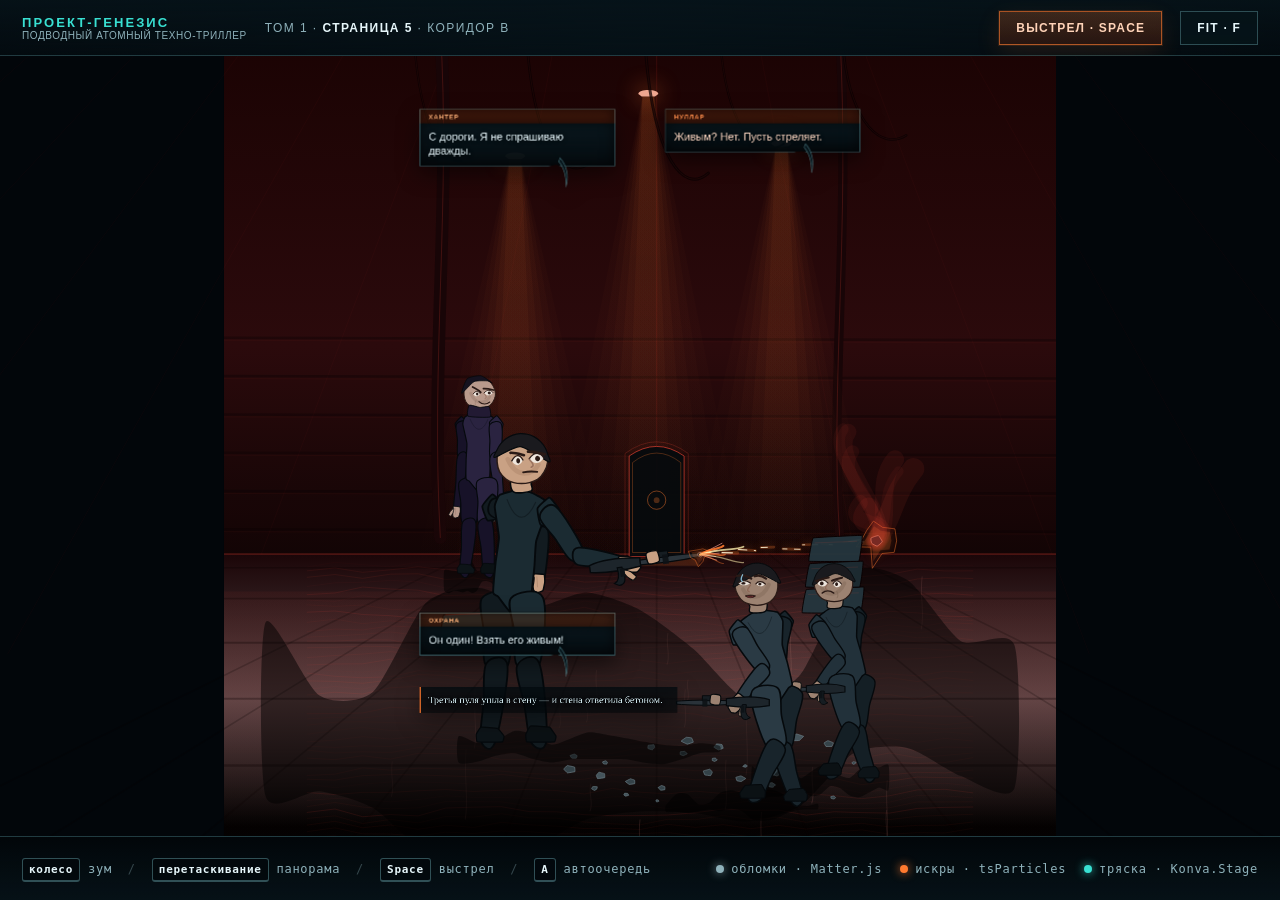
==== cine.html @ 9d948963 "Кино-страница «Проект-Генезис»: Том 1, Страница 5 + сценарий на 12 томов - cine.html / cine.css: чит" ====
<!doctype html>
<html lang="ru">
<head>
<meta charset="utf-8">
<meta name="viewport" content="width=device-width, initial-scale=1">
<title>ПРОЕКТ-ГЕНЕЗИС · Том 1, Страница 5 — перестрелка в коридоре B</title>
<meta name="description" content="Кинематографичный комикс на Konva.js: люди нарисованы кривыми Безье, обломки — на Matter.js, искры — на tsParticles, тряска экрана.">
<link rel="stylesheet" href="cine.css">
</head>
<body>
<div class="app">

  <header class="top">
    <div class="brand">ПРОЕКТ-ГЕНЕЗИС<small>подводный атомный техно-триллер</small></div>
    <div class="chapter">Том 1 · <b>Страница 5</b> · Коридор B</div>
    <div class="spacer"></div>
    <button class="btn btn--fire" id="btn-fire" type="button">Выстрел · Space</button>
    <button class="btn" id="btn-fit" type="button">FIT · F</button>
  </header>

  <main id="stage-wrap">
    <div id="stage"></div>
    <canvas id="physics" aria-hidden="true"></canvas>
    <div id="particles" aria-hidden="true"></div>
    <div id="text-layer"></div>
  </main>

  <footer class="dock">
    <span><kbd>колесо</kbd> зум</span>
    <span class="sep">/</span>
    <span><kbd>перетаскивание</kbd> панорама</span>
    <span class="sep">/</span>
    <span><kbd>Space</kbd> выстрел</span>
    <span class="sep">/</span>
    <span><kbd>A</kbd> автоочередь</span>
    <span class="legend">
      <span><i class="dot dot--matter"></i>обломки · Matter.js</span>
      <span><i class="dot dot--tsp"></i>искры · tsParticles</span>
      <span><i class="dot dot--shake"></i>тряска · Konva.Stage</span>
    </span>
  </footer>
</div>

<!-- движки: всё локально, без CDN -->
<script src="vendor/konva.min.js"></script>
<script src="vendor/matter.min.js"></script>
<script src="vendor/tsparticles.min.js"></script>
<script src="vendor/simplex-noise.js"></script>
<script src="vendor/chroma.min.js"></script>

<!-- постановка -->
<script src="js/cine/rig.js"></script>
<script src="js/cine/stage.js"></script>
<script src="js/cine/fx.js"></script>
<script src="js/cine/chapter1.js"></script>
<script src="js/cine/app.js"></script>

<script>
  window.addEventListener('load', function () {
    try {
      window.Cine.App.init();
    } catch (err) {
      console.error('[cine] init failed', err);
      document.getElementById('stage-wrap').insertAdjacentHTML('beforeend',
        '<pre style="position:absolute;left:20px;bottom:20px;color:#ff9a8f;font:12px monospace;z-index:9">' +
        String(err && err.stack || err) + '</pre>');
    }
  });
</script>
</body>
</html>
---- cine.css ----
/* ============================================================================
   ПРОЕКТ-ГЕНЕЗИС · КИНО  —  тема страницы
   Тёмная глубоководная палитра, комиксовые пузыри в HTML/CSS.
   ========================================================================== */
:root {
  --bg: #03070b;
  --bg2: #061118;
  --ink: #e6f6fa;
  --muted: #8fb2bb;
  --accent: #ff7a2f;
  --cyan: #39e0d2;
  --line: rgba(157, 246, 255, .18);
  --mono: "SFMono-Regular", "JetBrains Mono", Menlo, Consolas, monospace;
  --sans: "Inter", "Segoe UI", "Helvetica Neue", Arial, sans-serif;
  --serif: "Georgia", "Times New Roman", serif;
}

* { box-sizing: border-box; }

html, body {
  margin: 0;
  height: 100%;
  background: radial-gradient(120% 80% at 50% 0%, #0a1e27 0%, #03070b 62%, #010305 100%);
  color: var(--ink);
  font-family: var(--sans);
  overflow: hidden;
}

/* --------------------------------------------------------------- каркас */
.app {
  display: grid;
  grid-template-rows: 56px 1fr 64px;
  height: 100%;
}

.top {
  display: flex;
  align-items: center;
  gap: 18px;
  padding: 0 22px;
  border-bottom: 1px solid var(--line);
  background: linear-gradient(180deg, rgba(6, 18, 24, .92), rgba(3, 9, 13, .6));
  backdrop-filter: blur(8px);
}

.brand {
  font-weight: 800;
  letter-spacing: .16em;
  font-size: 13px;
  color: var(--cyan);
  white-space: nowrap;
}
.brand small {
  display: block;
  letter-spacing: .06em;
  font-weight: 400;
  font-size: 10px;
  color: var(--muted);
  text-transform: uppercase;
}
.chapter {
  font-size: 12px;
  letter-spacing: .12em;
  color: var(--muted);
  text-transform: uppercase;
}
.chapter b { color: var(--ink); font-weight: 700; }
.spacer { flex: 1; }

.btn {
  appearance: none;
  border: 1px solid rgba(157, 246, 255, .26);
  background: rgba(6, 20, 26, .8);
  color: var(--ink);
  font: 600 12px/1 var(--sans);
  letter-spacing: .1em;
  text-transform: uppercase;
  padding: 10px 16px;
  cursor: pointer;
  transition: background .18s, border-color .18s, transform .12s;
}
.btn:hover { background: rgba(57, 224, 210, .14); border-color: rgba(57, 224, 210, .5); }
.btn:active { transform: translateY(1px); }
.btn--fire {
  border-color: rgba(255, 122, 47, .6);
  color: #ffd3b8;
  background: linear-gradient(180deg, rgba(255, 122, 47, .22), rgba(120, 38, 10, .3));
  box-shadow: 0 0 0 1px rgba(255, 122, 47, .12), 0 8px 24px rgba(255, 122, 47, .12);
}
.btn--fire:hover { background: linear-gradient(180deg, rgba(255, 122, 47, .34), rgba(140, 46, 12, .4)); }

/* ------------------------------------------------------------ сцена */
#stage-wrap {
  position: relative;
  overflow: hidden;
  cursor: grab;
  background:
    radial-gradient(60% 40% at 50% 30%, rgba(16, 46, 58, .55), rgba(2, 6, 9, 0) 70%),
    #02060a;
}
#stage-wrap:active { cursor: grabbing; }

#stage { position: absolute; inset: 0; }
#stage .konvajs-content { background: #02060a; }

#physics {
  position: absolute;
  left: 0; top: 0;
  transform-origin: 0 0;
  pointer-events: none;
  z-index: 4;
  will-change: transform;
}

#particles {
  position: absolute;
  left: 0; top: 0;
  width: 1200px; height: 1800px;
  transform-origin: 0 0;
  pointer-events: none;
  z-index: 5;
  will-change: transform;
}

/* -------------------------------------------------- HTML-слой пузырей */
#text-layer {
  position: absolute;
  left: 0; top: 0;
  width: 1200px;
  height: 1800px;
  transform-origin: 0 0;
  pointer-events: none;
  z-index: 6;
  will-change: transform;
}

.bubble {
  position: absolute;
  color: var(--ink);
  filter: drop-shadow(0 18px 26px rgba(0, 0, 0, .55));
}

.bubble__who {
  font: 800 15px/1 var(--sans);
  letter-spacing: .14em;
  text-transform: uppercase;
  color: var(--accent);
  margin-bottom: 8px;
}

.bubble__text {
  font: 500 26px/1.3 var(--sans);
  color: #eafaff;
  text-shadow: 0 2px 10px rgba(0, 0, 0, .8);
}

/* реплика — комиксовый «пузырь» с рваным краем */
.bubble--speech .bubble__text,
.bubble--speech .bubble__who {
  position: relative;
  background: linear-gradient(180deg, rgba(9, 24, 31, .96), rgba(4, 12, 16, .94));
  border: 2px solid rgba(157, 246, 255, .32);
  padding: 16px 20px 18px;
  box-shadow: inset 0 0 30px rgba(0, 0, 0, .6), 0 0 0 1px rgba(0, 0, 0, .5);
}
.bubble--speech .bubble__who {
  background: rgba(255, 122, 47, .16);
  border-bottom: 0;
  padding: 9px 20px 8px;
  color: #ffb37a;
  margin-bottom: 0;
}
.bubble--speech .bubble__text {
  border-top: 0;
  clip-path: polygon(0 0, 100% 0, 100% 100%, 72% 100%, 70% 96%, 66% 100%, 0 100%);
}

.bubble--accent .bubble__text { color: #ffd9c4; }
.bubble--accent .bubble__who { color: #ff8f4d; }

/* мизансцена — «литературная» плашка без рамки */
.bubble--narration .bubble__text {
  font: 400 24px/1.38 var(--serif);
  color: #cfe6ec;
  background: linear-gradient(180deg, rgba(3, 11, 15, .8), rgba(2, 7, 10, .6));
  border-left: 3px solid rgba(255, 122, 47, .8);
  padding: 14px 18px;
}

/* хвост пузыря */
.bubble__tail {
  position: absolute;
  right: 18%;
  bottom: -54px;
  width: 56px;
  height: 76px;
  fill: rgba(9, 24, 31, .96);
  stroke: rgba(157, 246, 255, .32);
  stroke-width: 2;
  transform: rotate(8deg);
}

/* ------------------------------------------------------------ подвал */
.dock {
  display: flex;
  align-items: center;
  gap: 16px;
  padding: 0 22px;
  border-top: 1px solid var(--line);
  background: linear-gradient(0deg, rgba(6, 18, 24, .95), rgba(3, 9, 13, .55));
  font: 500 12px/1 var(--mono);
  color: var(--muted);
  letter-spacing: .06em;
}
.dock kbd {
  font: 600 11px/1 var(--mono);
  border: 1px solid rgba(157, 246, 255, .3);
  border-bottom-width: 2px;
  border-radius: 3px;
  padding: 4px 6px;
  color: var(--ink);
  background: rgba(2, 8, 12, .8);
}
.dock .sep { opacity: .35; }
.dock .legend { margin-left: auto; display: flex; gap: 18px; align-items: center; }
.dot {
  display: inline-block;
  width: 8px; height: 8px;
  border-radius: 50%;
  margin-right: 7px;
  vertical-align: middle;
}
.dot--matter { background: #8fb2bb; box-shadow: 0 0 10px rgba(143, 178, 187, .8); }
.dot--tsp { background: var(--accent); box-shadow: 0 0 10px rgba(255, 122, 47, .9); }
.dot--shake { background: var(--cyan); box-shadow: 0 0 10px rgba(57, 224, 210, .9); }

@media (max-width: 820px) {
  .app { grid-template-rows: 48px 1fr 56px; }
  .chapter { display: none; }
  .legend { display: none; }
}
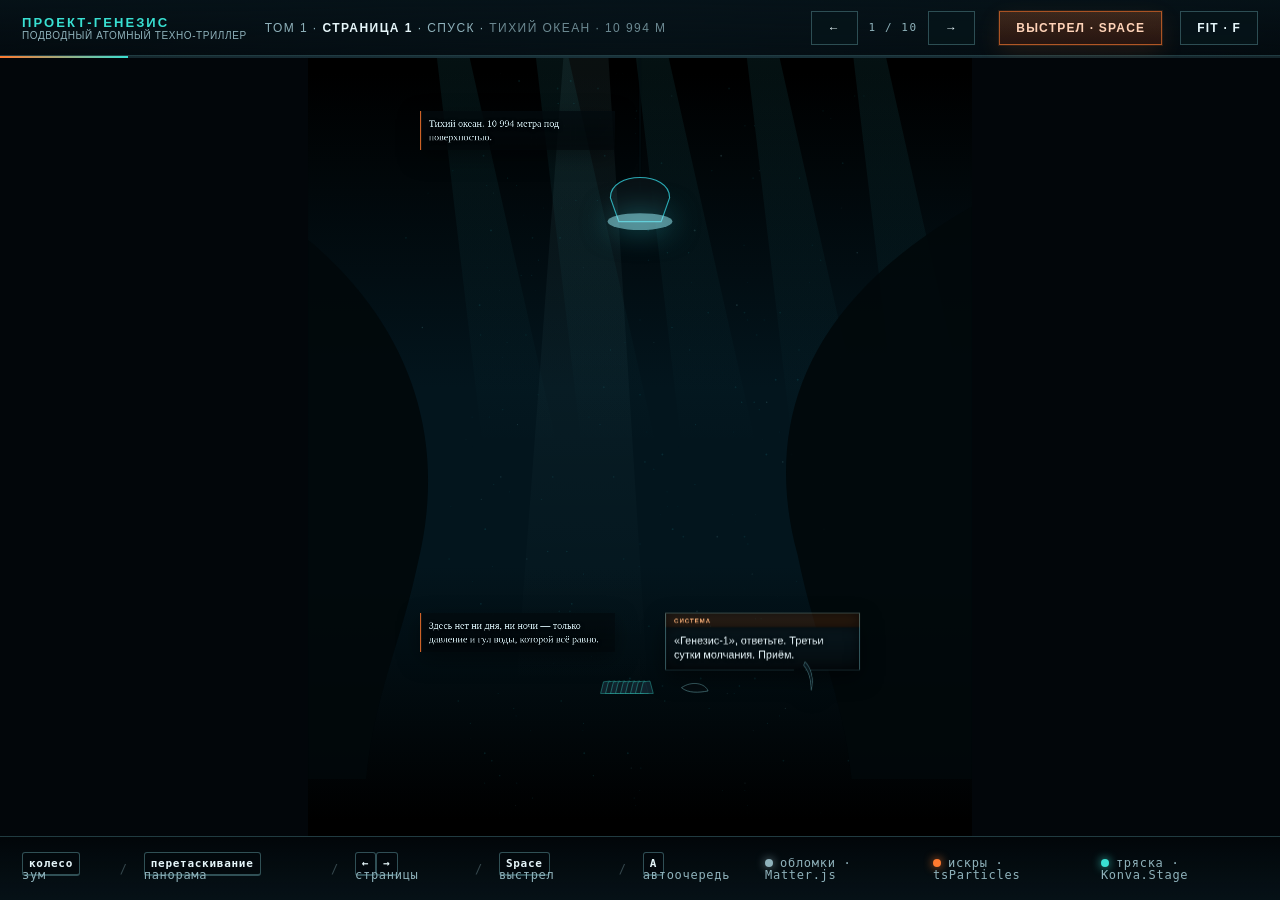
==== commit 949f3fb7: "Том 1 «Дно» целиком в коде: 10 страниц + движок сцен - js/cine/scene.js: сборщик сцены (палитра, дек" ====
--- a/cine.html
+++ b/cine.html
@@ -3,8 +3,8 @@
 <head>
 <meta charset="utf-8">
 <meta name="viewport" content="width=device-width, initial-scale=1">
-<title>ПРОЕКТ-ГЕНЕЗИС · Том 1, Страница 5 — перестрелка в коридоре B</title>
-<meta name="description" content="Кинематографичный комикс на Konva.js: люди нарисованы кривыми Безье, обломки — на Matter.js, искры — на tsParticles, тряска экрана.">
+<title>ПРОЕКТ-ГЕНЕЗИС · Том 1 «Дно» — 10 страниц</title>
+<meta name="description" content="Кинематографичный комикс на Konva.js: люди нарисованы кривыми Безье, обломки — на Matter.js, искры — на tsParticles, тряска экрана. Том 1 целиком.">
 <link rel="stylesheet" href="cine.css">
 </head>
 <body>
@@ -12,11 +12,23 @@
 
   <header class="top">
     <div class="brand">ПРОЕКТ-ГЕНЕЗИС<small>подводный атомный техно-триллер</small></div>
-    <div class="chapter">Том 1 · <b>Страница 5</b> · Коридор B</div>
+    <div class="chapter">
+      <span id="hud-vol">Том 1</span> ·
+      <b id="hud-page">Страница 1</b> ·
+      <span id="hud-title">Спуск</span> ·
+      <span class="chapter__place" id="hud-place">Тихий океан</span>
+    </div>
     <div class="spacer"></div>
+    <div class="pager">
+      <button class="btn btn--icon" id="btn-prev" type="button" aria-label="Предыдущая страница">←</button>
+      <span class="pager__count" id="hud-counter">1 / 10</span>
+      <button class="btn btn--icon" id="btn-next" type="button" aria-label="Следующая страница">→</button>
+    </div>
     <button class="btn btn--fire" id="btn-fire" type="button">Выстрел · Space</button>
     <button class="btn" id="btn-fit" type="button">FIT · F</button>
   </header>
+
+  <div class="progress"><i id="progress"></i></div>
 
   <main id="stage-wrap">
     <div id="stage"></div>
@@ -29,6 +41,8 @@
     <span><kbd>колесо</kbd> зум</span>
     <span class="sep">/</span>
     <span><kbd>перетаскивание</kbd> панорама</span>
+    <span class="sep">/</span>
+    <span><kbd>←</kbd><kbd>→</kbd> страницы</span>
     <span class="sep">/</span>
     <span><kbd>Space</kbd> выстрел</span>
     <span class="sep">/</span>
@@ -52,7 +66,10 @@
 <script src="js/cine/rig.js"></script>
 <script src="js/cine/stage.js"></script>
 <script src="js/cine/fx.js"></script>
+<script src="js/cine/scene.js"></script>
+<script src="js/cine/sets.js"></script>
 <script src="js/cine/chapter1.js"></script>
+<script src="js/cine/vol1.js"></script>
 <script src="js/cine/app.js"></script>
 
 <script>
--- a/cine.css
+++ b/cine.css
@@ -29,7 +29,7 @@
 /* --------------------------------------------------------------- каркас */
 .app {
   display: grid;
-  grid-template-rows: 56px 1fr 64px;
+  grid-template-rows: 56px 2px 1fr 64px;
   height: 100%;
 }
 
@@ -65,6 +65,42 @@
   text-transform: uppercase;
 }
 .chapter b { color: var(--ink); font-weight: 700; }
+.chapter__place { color: rgba(143, 178, 187, .75); }
+
+.pager {
+  display: flex;
+  align-items: center;
+  gap: 8px;
+  margin-right: 6px;
+}
+.pager__count {
+  font: 500 11px/1 var(--mono);
+  letter-spacing: .14em;
+  color: var(--muted);
+  min-width: 54px;
+  text-align: center;
+}
+.btn--icon {
+  padding: 8px 12px;
+  font-size: 15px;
+  line-height: 1;
+  letter-spacing: 0;
+}
+
+.progress {
+  position: relative;
+  height: 2px;
+  background: rgba(157, 246, 255, .1);
+  z-index: 8;
+}
+.progress i {
+  position: absolute;
+  left: 0; top: 0;
+  height: 100%;
+  width: 10%;
+  background: linear-gradient(90deg, var(--accent), var(--cyan));
+  transition: width .35s cubic-bezier(.2, .8, .2, 1);
+}
 .spacer { flex: 1; }
 
 .btn {
@@ -235,7 +271,7 @@
 .dot--shake { background: var(--cyan); box-shadow: 0 0 10px rgba(57, 224, 210, .9); }
 
 @media (max-width: 820px) {
-  .app { grid-template-rows: 48px 1fr 56px; }
+  .app { grid-template-rows: 48px 2px 1fr 56px; }
   .chapter { display: none; }
   .legend { display: none; }
 }
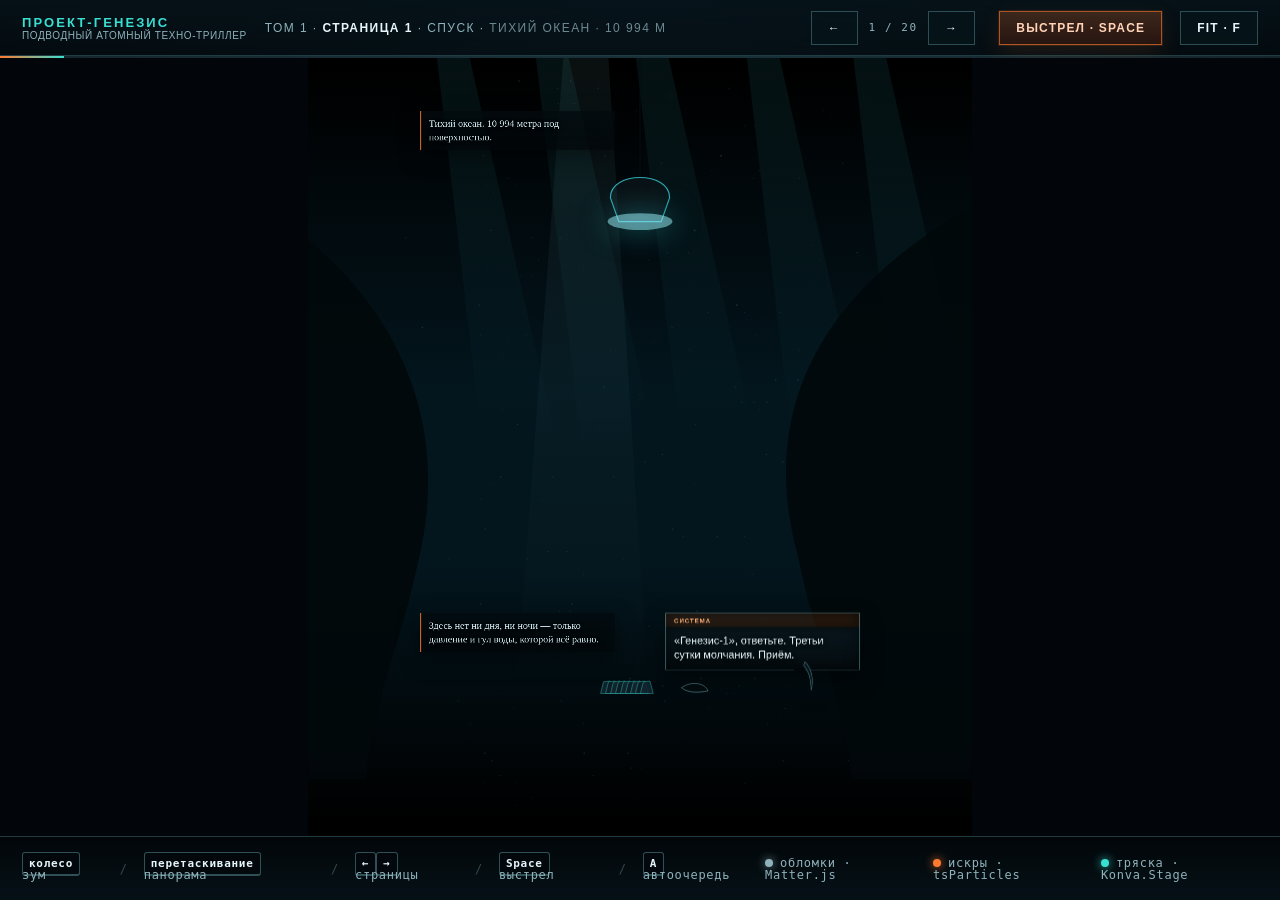
==== commit 9e01080a: "Том 2 «Тишина»: 10 страниц, драка и взрыв с первой мутацией - js/cine/vol2.js: страницы 11–20 (сонар" ====
--- a/cine.html
+++ b/cine.html
@@ -3,7 +3,7 @@
 <head>
 <meta charset="utf-8">
 <meta name="viewport" content="width=device-width, initial-scale=1">
-<title>ПРОЕКТ-ГЕНЕЗИС · Том 1 «Дно» — 10 страниц</title>
+<title>ПРОЕКТ-ГЕНЕЗИС · Тома 1–2 — 20 страниц</title>
 <meta name="description" content="Кинематографичный комикс на Konva.js: люди нарисованы кривыми Безье, обломки — на Matter.js, искры — на tsParticles, тряска экрана. Том 1 целиком.">
 <link rel="stylesheet" href="cine.css">
 </head>
@@ -21,7 +21,7 @@
     <div class="spacer"></div>
     <div class="pager">
       <button class="btn btn--icon" id="btn-prev" type="button" aria-label="Предыдущая страница">←</button>
-      <span class="pager__count" id="hud-counter">1 / 10</span>
+      <span class="pager__count" id="hud-counter">1 / 20</span>
       <button class="btn btn--icon" id="btn-next" type="button" aria-label="Следующая страница">→</button>
     </div>
     <button class="btn btn--fire" id="btn-fire" type="button">Выстрел · Space</button>
@@ -70,6 +70,7 @@
 <script src="js/cine/sets.js"></script>
 <script src="js/cine/chapter1.js"></script>
 <script src="js/cine/vol1.js"></script>
+<script src="js/cine/vol2.js"></script>
 <script src="js/cine/app.js"></script>
 
 <script>
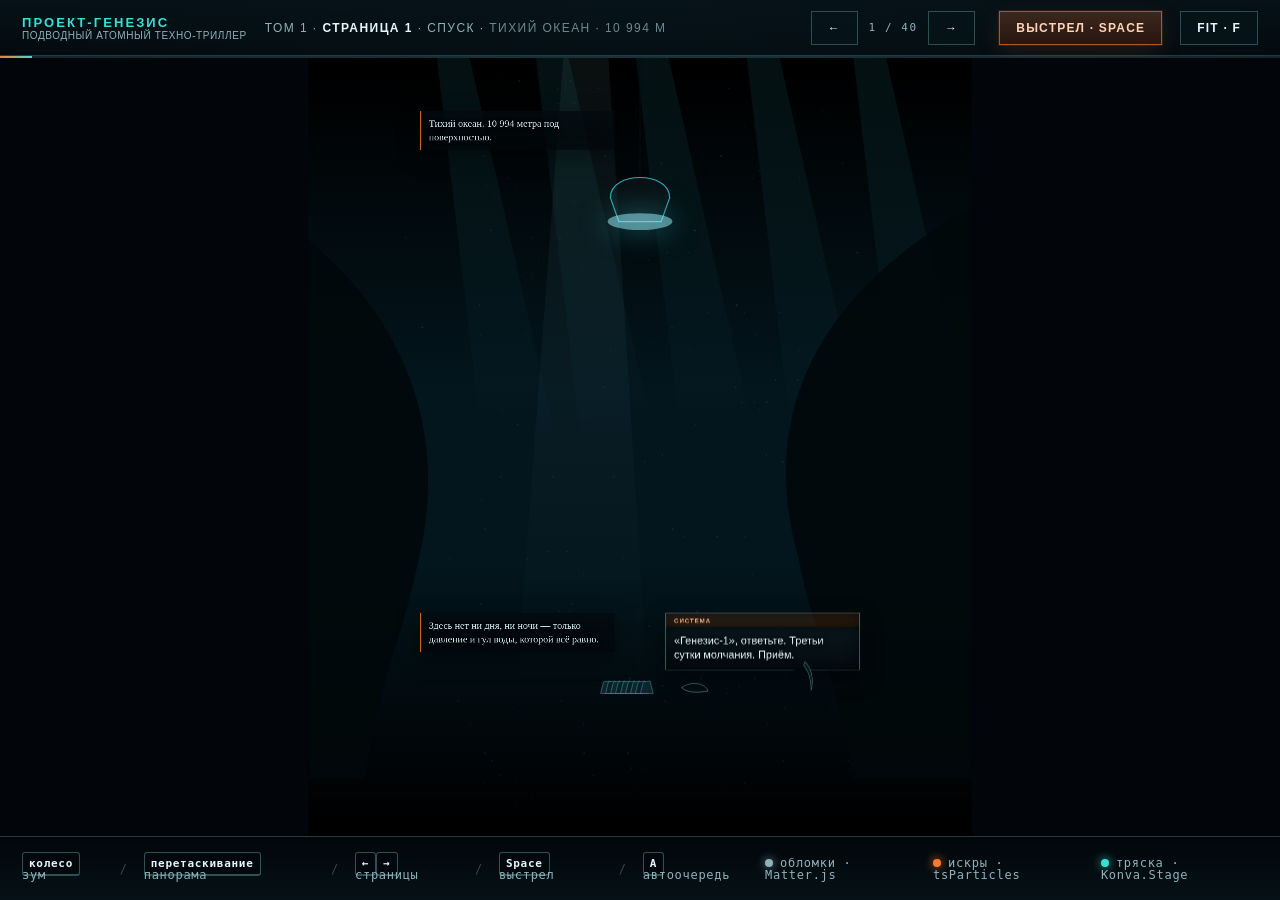
==== commit 38116b59: "Тома 3–4: 20 страниц, мутанты со щупальцами и свечением глаз Том 3 «Вспышка» — пробуждение, горящее " ====
--- a/cine.html
+++ b/cine.html
@@ -3,8 +3,8 @@
 <head>
 <meta charset="utf-8">
 <meta name="viewport" content="width=device-width, initial-scale=1">
-<title>ПРОЕКТ-ГЕНЕЗИС · Тома 1–2 — 20 страниц</title>
-<meta name="description" content="Кинематографичный комикс на Konva.js: люди нарисованы кривыми Безье, обломки — на Matter.js, искры — на tsParticles, тряска экрана. Том 1 целиком.">
+<title>ПРОЕКТ-ГЕНЕЗИС · Тома 1–4 — 40 страниц</title>
+<meta name="description" content="Кинематографичный комикс на Konva.js: люди нарисованы кривыми Безье, обломки — на Matter.js, искры — на tsParticles, тряска экрана. Тома 1–4 целиком.">
 <link rel="stylesheet" href="cine.css">
 </head>
 <body>
@@ -21,7 +21,7 @@
     <div class="spacer"></div>
     <div class="pager">
       <button class="btn btn--icon" id="btn-prev" type="button" aria-label="Предыдущая страница">←</button>
-      <span class="pager__count" id="hud-counter">1 / 20</span>
+      <span class="pager__count" id="hud-counter">1 / 40</span>
       <button class="btn btn--icon" id="btn-next" type="button" aria-label="Следующая страница">→</button>
     </div>
     <button class="btn btn--fire" id="btn-fire" type="button">Выстрел · Space</button>
@@ -71,6 +71,8 @@
 <script src="js/cine/chapter1.js"></script>
 <script src="js/cine/vol1.js"></script>
 <script src="js/cine/vol2.js"></script>
+<script src="js/cine/vol3.js"></script>
+<script src="js/cine/vol4.js"></script>
 <script src="js/cine/app.js"></script>
 
 <script>
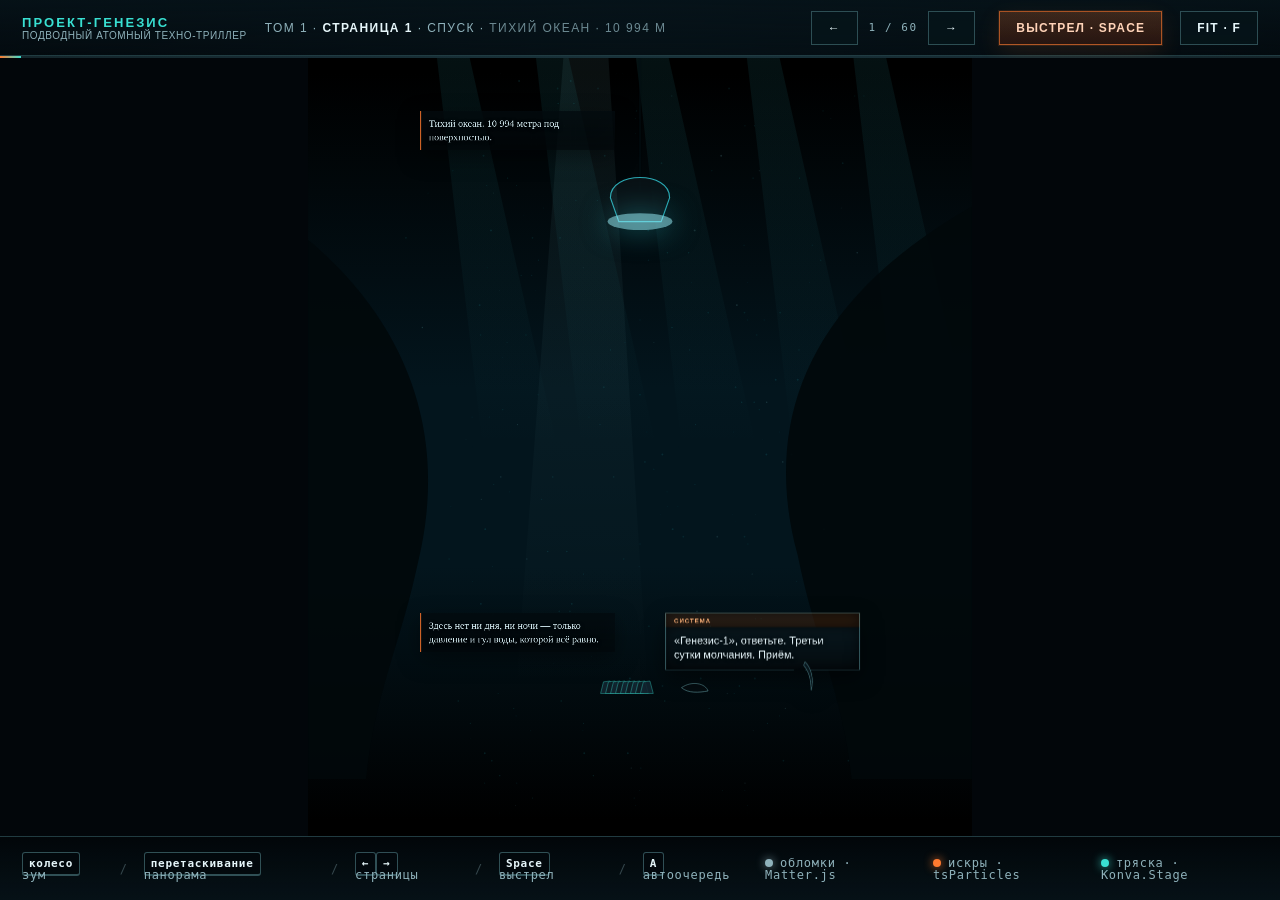
==== commit a9e06b74: "Тома 5–6: 60 страниц, нижние ярусы и сонар, существа и иллюминатор Co-authored-by: arena-agent <2970" ====
--- a/cine.html
+++ b/cine.html
@@ -3,8 +3,8 @@
 <head>
 <meta charset="utf-8">
 <meta name="viewport" content="width=device-width, initial-scale=1">
-<title>ПРОЕКТ-ГЕНЕЗИС · Тома 1–4 — 40 страниц</title>
-<meta name="description" content="Кинематографичный комикс на Konva.js: люди нарисованы кривыми Безье, обломки — на Matter.js, искры — на tsParticles, тряска экрана. Тома 1–4 целиком.">
+<title>ПРОЕКТ-ГЕНЕЗИС · Тома 1–6 — 60 страниц</title>
+<meta name="description" content="Кинематографичный комикс на Konva.js: люди нарисованы кривыми Безье, обломки — на Matter.js, искры — на tsParticles, тряска экрана. Тома 1–6 целиком.">
 <link rel="stylesheet" href="cine.css">
 </head>
 <body>
@@ -21,7 +21,7 @@
     <div class="spacer"></div>
     <div class="pager">
       <button class="btn btn--icon" id="btn-prev" type="button" aria-label="Предыдущая страница">←</button>
-      <span class="pager__count" id="hud-counter">1 / 40</span>
+      <span class="pager__count" id="hud-counter">1 / 60</span>
       <button class="btn btn--icon" id="btn-next" type="button" aria-label="Следующая страница">→</button>
     </div>
     <button class="btn btn--fire" id="btn-fire" type="button">Выстрел · Space</button>
@@ -73,6 +73,9 @@
 <script src="js/cine/vol2.js"></script>
 <script src="js/cine/vol3.js"></script>
 <script src="js/cine/vol4.js"></script>
+<script src="js/cine/vol5.js"></script>
+<script src="js/cine/vol6.js"></script>
+<script src="js/cine/creatures.js"></script>
 <script src="js/cine/app.js"></script>
 
 <script>
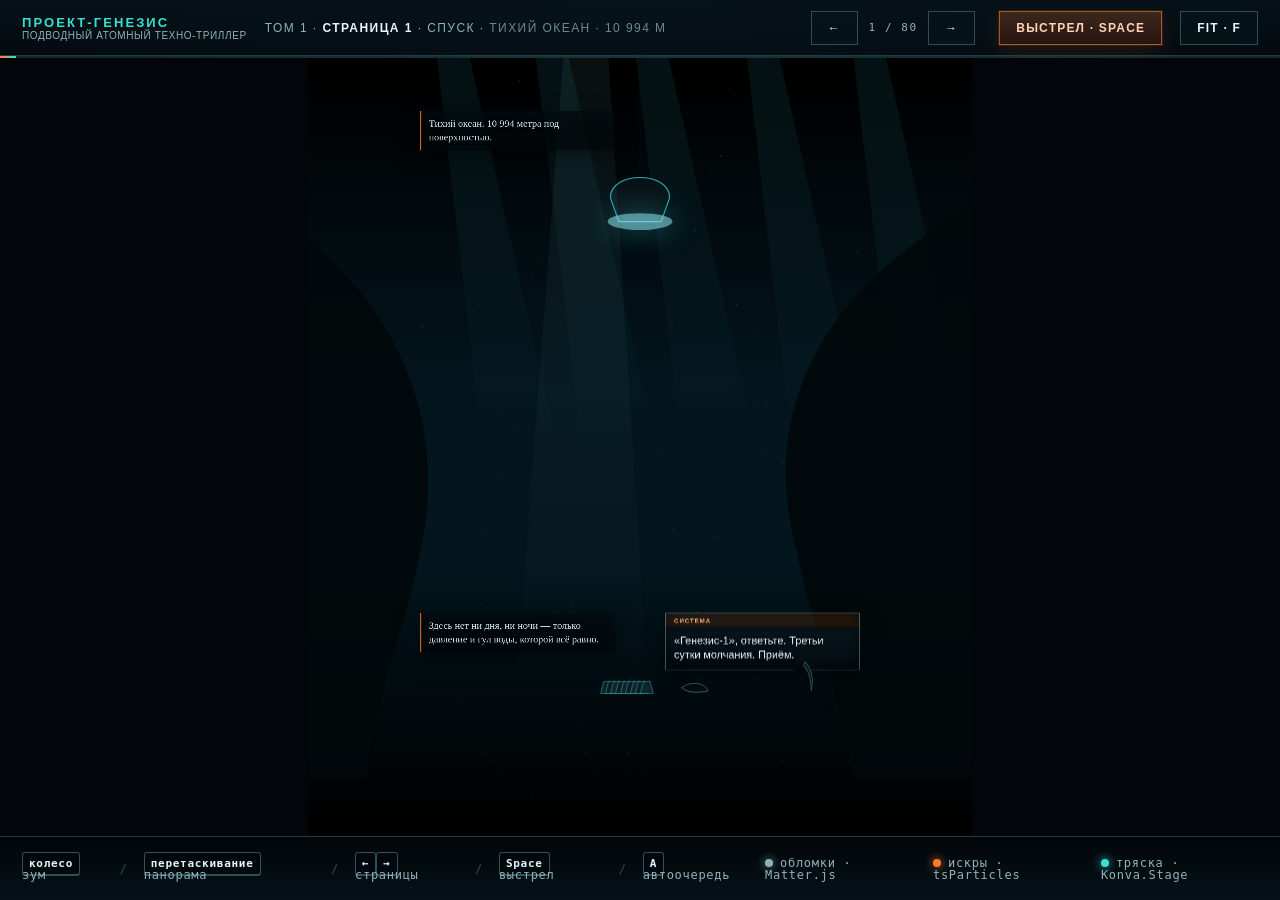
==== commit 1a4a0d23: "Тома 7–8: ядро Мнемы, стена записей, заваренная переборка, криокамера — 80 страниц Co-authored-by: a" ====
--- a/cine.html
+++ b/cine.html
@@ -3,7 +3,7 @@
 <head>
 <meta charset="utf-8">
 <meta name="viewport" content="width=device-width, initial-scale=1">
-<title>ПРОЕКТ-ГЕНЕЗИС · Тома 1–6 — 60 страниц</title>
+<title>ПРОЕКТ-ГЕНЕЗИС · Тома 1–8 — 80 страниц</title>
 <meta name="description" content="Кинематографичный комикс на Konva.js: люди нарисованы кривыми Безье, обломки — на Matter.js, искры — на tsParticles, тряска экрана. Тома 1–6 целиком.">
 <link rel="stylesheet" href="cine.css">
 </head>
@@ -21,7 +21,7 @@
     <div class="spacer"></div>
     <div class="pager">
       <button class="btn btn--icon" id="btn-prev" type="button" aria-label="Предыдущая страница">←</button>
-      <span class="pager__count" id="hud-counter">1 / 60</span>
+      <span class="pager__count" id="hud-counter">1 / 80</span>
       <button class="btn btn--icon" id="btn-next" type="button" aria-label="Следующая страница">→</button>
     </div>
     <button class="btn btn--fire" id="btn-fire" type="button">Выстрел · Space</button>
@@ -75,6 +75,8 @@
 <script src="js/cine/vol4.js"></script>
 <script src="js/cine/vol5.js"></script>
 <script src="js/cine/vol6.js"></script>
+<script src="js/cine/vol7.js"></script>
+<script src="js/cine/vol8.js"></script>
 <script src="js/cine/creatures.js"></script>
 <script src="js/cine/app.js"></script>
 
